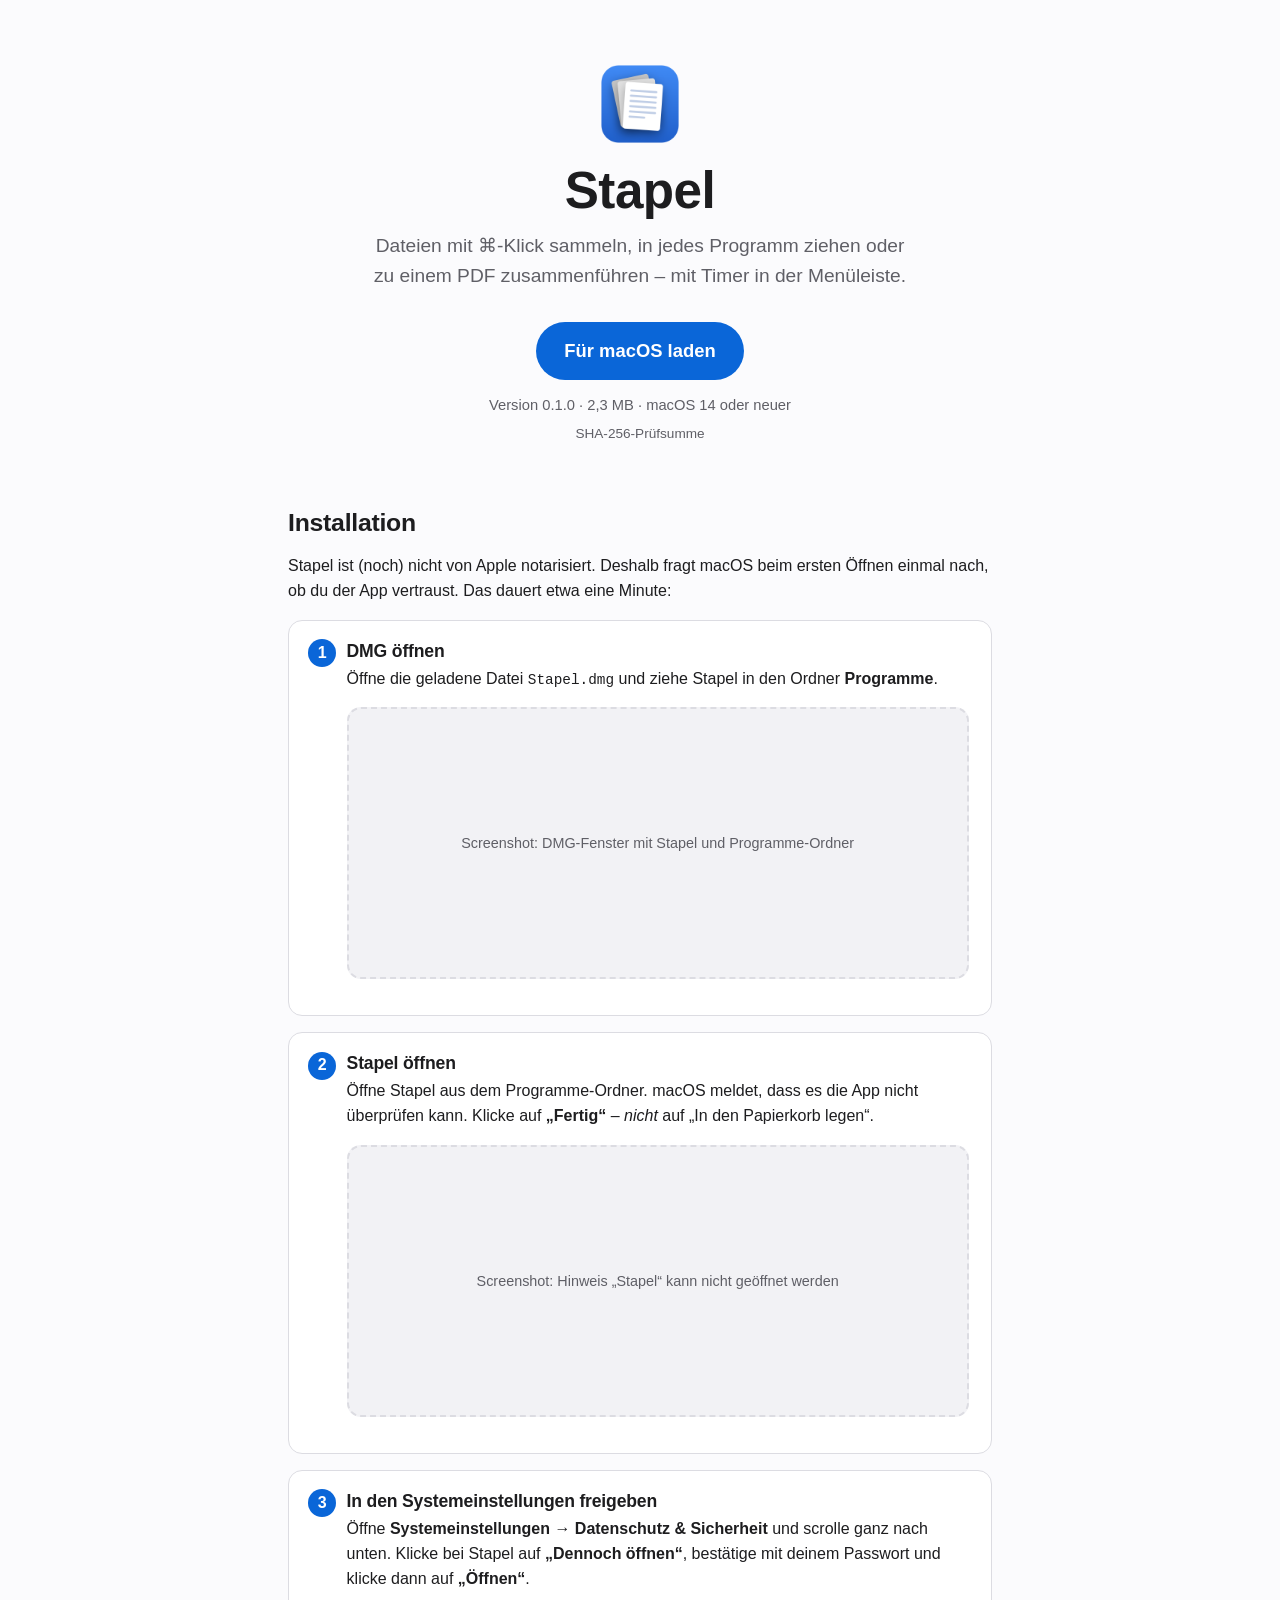
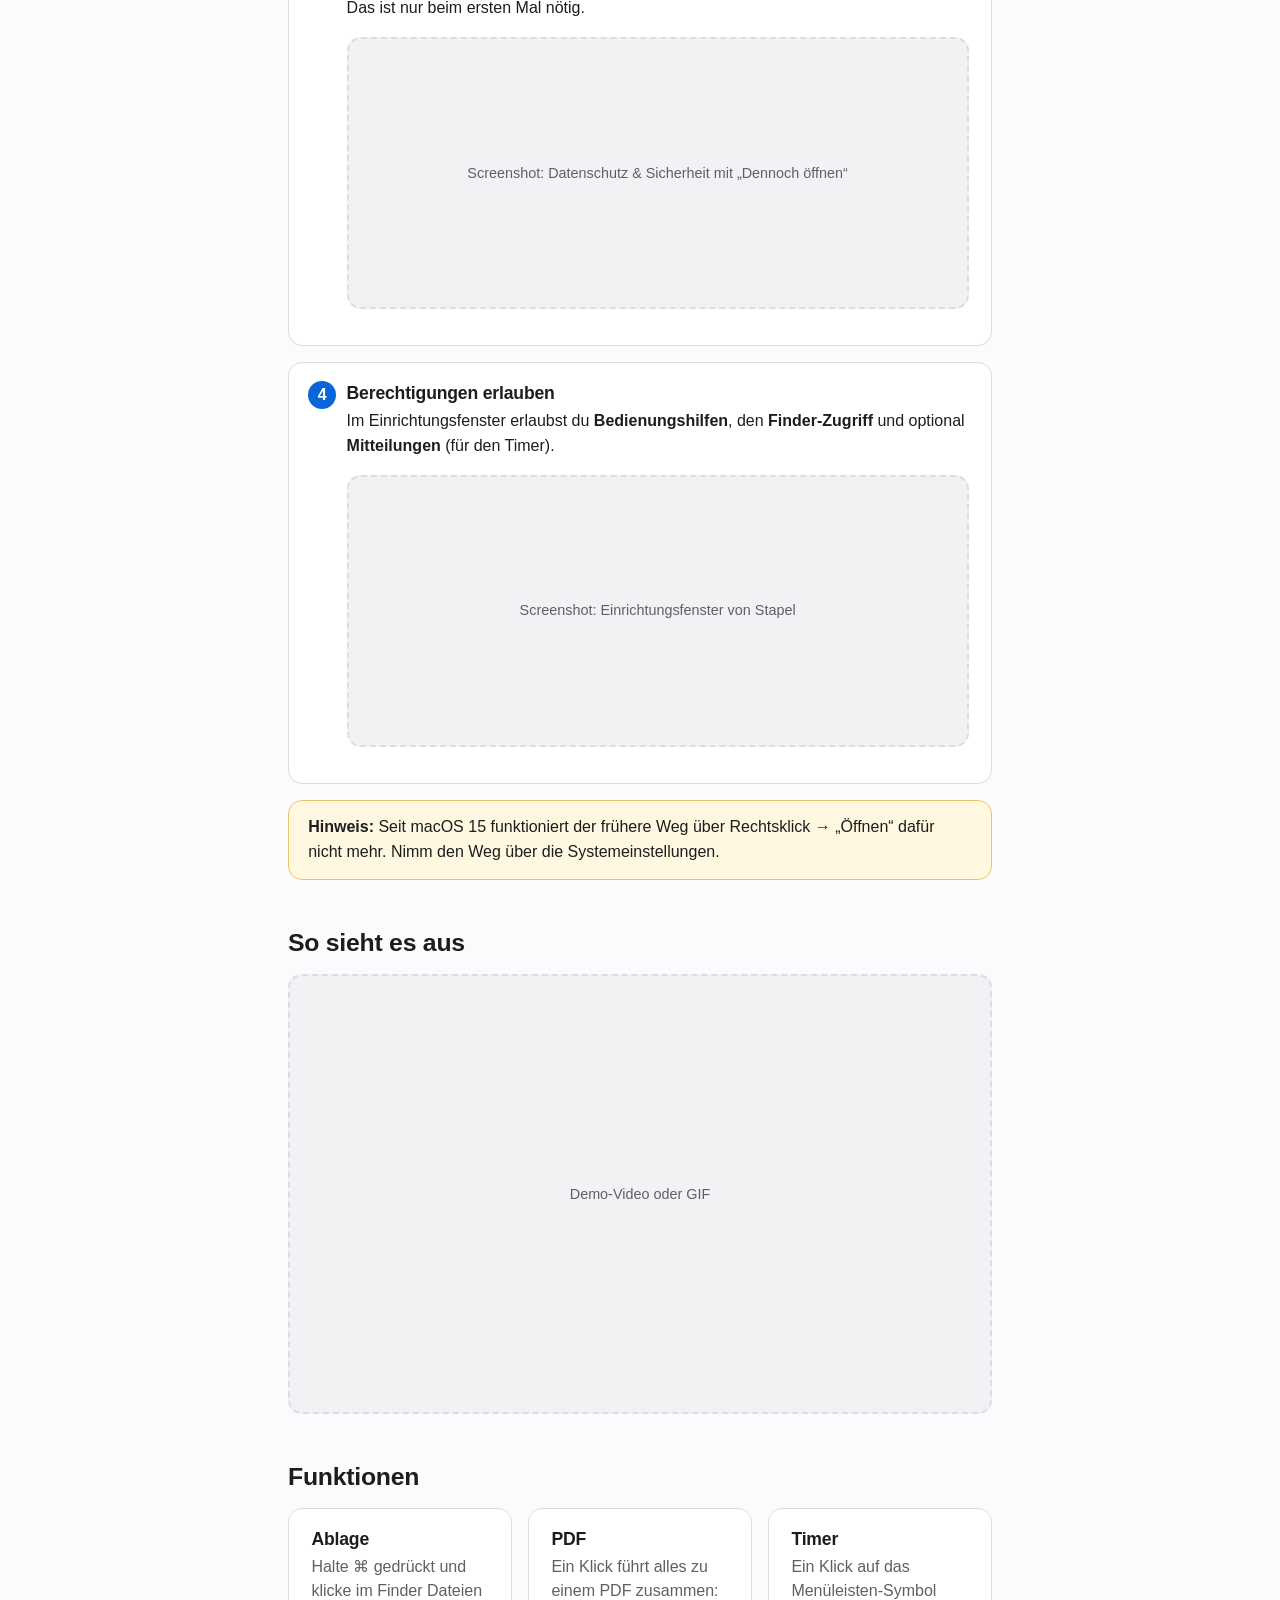
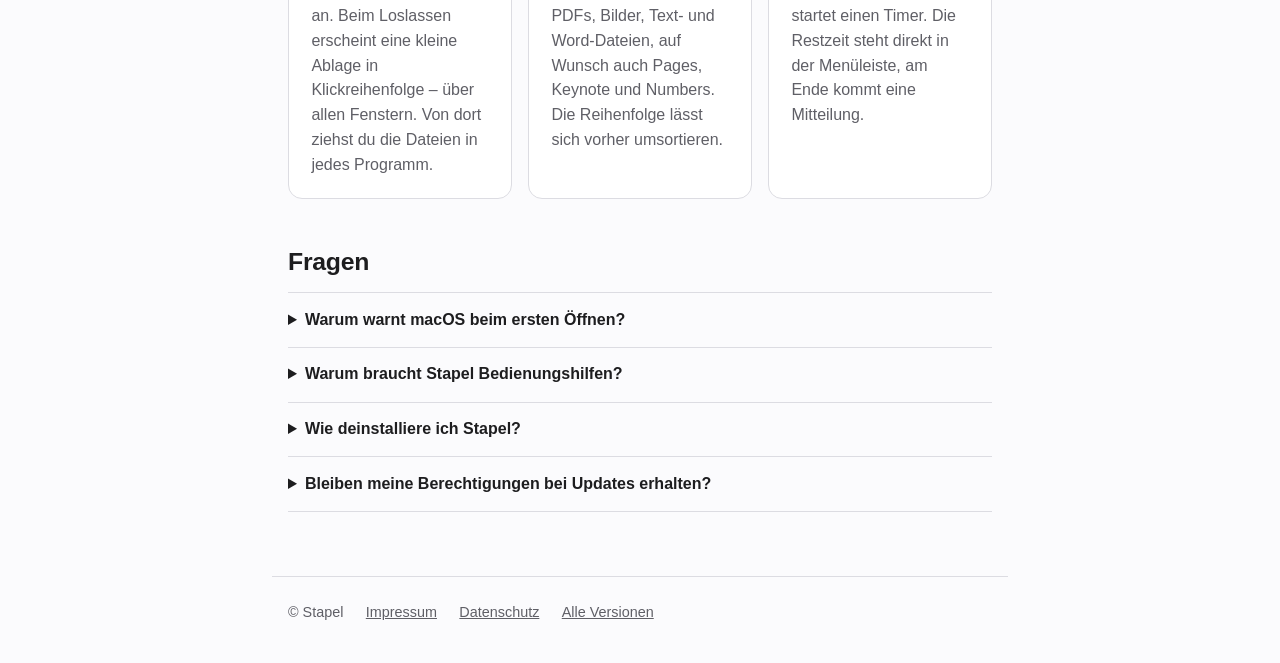
==== index.html @ ba7b918d "Publish Stapel 0.1.0" ====
<!DOCTYPE html>
<html lang="de">
<head>
  <meta charset="utf-8">
  <meta name="viewport" content="width=device-width, initial-scale=1">
  <title>Stapel – Dateien sammeln für macOS</title>
  <meta name="description" content="Dateien mit ⌘-Klick sammeln, in jedes Programm ziehen oder zu einem PDF zusammenführen – mit Timer in der Menüleiste.">
  <link rel="icon" type="image/png" href="icon.png">
  <link rel="stylesheet" href="style.css">
</head>
<body>
<main>
  <header class="hero">
    <img class="icon" src="icon.png" width="96" height="96" alt="">
    <h1>Stapel</h1>
    <p class="tagline">Dateien mit ⌘-Klick sammeln, in jedes Programm ziehen oder zu einem PDF zusammenführen – mit Timer in der Menüleiste.</p>

    <a class="download" href="https://github.com/tinosrn/stapel/releases/latest/download/Stapel.dmg">Für macOS laden</a>
    <p class="meta"><span>Version 0.1.0</span><span>2,3 MB</span><span>macOS 14 oder neuer</span></p>
    <details class="checksum">
      <summary>SHA-256-Prüfsumme</summary>
      <code id="sha">b6406488c90d0cd1b41ce5f82d745b7b5ccebba495a0bee3e72243818d524f14</code>
      <p><button class="copy" type="button" data-copy="sha">Kopieren</button></p>
      <p>Zum Vergleichen im Terminal: <code>shasum -a 256 ~/Downloads/Stapel.dmg</code></p>
    </details>
  </header>

  <section id="installation" aria-labelledby="h-install">
    <h2 id="h-install">Installation</h2>
    <p>Stapel ist (noch) nicht von Apple notarisiert. Deshalb fragt macOS beim ersten Öffnen einmal nach, ob du der App vertraust. Das dauert etwa eine Minute:</p>
    <ol class="steps">
      <li class="card">
        <h3>DMG öffnen</h3>
        <p>Öffne die geladene Datei <code>Stapel.dmg</code> und ziehe Stapel in den Ordner <strong>Programme</strong>.</p>
        <div class="placeholder small" role="img" aria-label="Platzhalter für Screenshot">Screenshot: DMG-Fenster mit Stapel und Programme-Ordner</div>
      </li>
      <li class="card">
        <h3>Stapel öffnen</h3>
        <p>Öffne Stapel aus dem Programme-Ordner. macOS meldet, dass es die App nicht überprüfen kann. Klicke auf <strong>„Fertig“</strong> – <em>nicht</em> auf „In den Papierkorb legen“.</p>
        <div class="placeholder small" role="img" aria-label="Platzhalter für Screenshot">Screenshot: Hinweis „Stapel“ kann nicht geöffnet werden</div>
      </li>
      <li class="card">
        <h3>In den Systemeinstellungen freigeben</h3>
        <p>Öffne <strong>Systemeinstellungen → Datenschutz &amp; Sicherheit</strong> und scrolle ganz nach unten. Klicke bei Stapel auf <strong>„Dennoch öffnen“</strong>, bestätige mit deinem Passwort und klicke dann auf <strong>„Öffnen“</strong>.</p>
        <p>Das ist nur beim ersten Mal nötig.</p>
        <div class="placeholder small" role="img" aria-label="Platzhalter für Screenshot">Screenshot: Datenschutz &amp; Sicherheit mit „Dennoch öffnen“</div>
      </li>
      <li class="card">
        <h3>Berechtigungen erlauben</h3>
        <p>Im Einrichtungsfenster erlaubst du <strong>Bedienungshilfen</strong>, den <strong>Finder-Zugriff</strong> und optional <strong>Mitteilungen</strong> (für den Timer).</p>
        <div class="placeholder small" role="img" aria-label="Platzhalter für Screenshot">Screenshot: Einrichtungsfenster von Stapel</div>
      </li>
    </ol>
    <div class="note">
      <p><strong>Hinweis:</strong> Seit macOS 15 funktioniert der frühere Weg über Rechtsklick → „Öffnen“ dafür nicht mehr. Nimm den Weg über die Systemeinstellungen.</p>
    </div>
  </section>

  <section aria-labelledby="h-demo">
    <h2 id="h-demo">So sieht es aus</h2>
    <div class="placeholder" role="img" aria-label="Platzhalter für Demo-Video">Demo-Video oder GIF</div>
  </section>

  <section aria-labelledby="h-features">
    <h2 id="h-features">Funktionen</h2>
    <div class="features">
      <article class="card">
        <h3>Ablage</h3>
        <p>Halte ⌘ gedrückt und klicke im Finder Dateien an. Beim Loslassen erscheint eine kleine Ablage in Klickreihenfolge – über allen Fenstern. Von dort ziehst du die Dateien in jedes Programm.</p>
      </article>
      <article class="card">
        <h3>PDF</h3>
        <p>Ein Klick führt alles zu einem PDF zusammen: PDFs, Bilder, Text- und Word-Dateien, auf Wunsch auch Pages, Keynote und Numbers. Die Reihenfolge lässt sich vorher umsortieren.</p>
      </article>
      <article class="card">
        <h3>Timer</h3>
        <p>Ein Klick auf das Menüleisten-Symbol startet einen Timer. Die Restzeit steht direkt in der Menüleiste, am Ende kommt eine Mitteilung.</p>
      </article>
    </div>
  </section>

  <section class="faq" aria-labelledby="h-faq">
    <h2 id="h-faq">Fragen</h2>
    <details>
      <summary>Warum warnt macOS beim ersten Öffnen?</summary>
      <p>Stapel ist nicht von Apple notarisiert. Dafür ist eine kostenpflichtige Mitgliedschaft im Apple Developer Program nötig, die es für Stapel (noch) nicht gibt. Die Warnung heißt also nicht, dass etwas mit der App nicht stimmt – nur, dass Apple sie nicht geprüft hat.</p>
      <p>Stapel arbeitet ausschließlich lokal auf deinem Mac. Gesendet wird nur die tägliche Abfrage, ob es ein Update gibt. Mit der SHA-256-Prüfsumme oben kannst du kontrollieren, dass dein Download unverändert ist.</p>
    </details>
    <details>
      <summary>Warum braucht Stapel Bedienungshilfen?</summary>
      <p>Stapel muss bemerken, wann du ⌘ gedrückt hältst und wann du im Finder klickst – auch wenn eine andere App vorne ist. Das erlaubt macOS nur mit der Berechtigung „Bedienungshilfen“. Stapel liest dabei nur die ⌘-Taste und Mausklicks, keine Tastatureingaben.</p>
      <p>Der Finder-Zugriff ist nötig, um zu erfahren, welche Dateien du ausgewählt hast.</p>
    </details>
    <details>
      <summary>Wie deinstalliere ich Stapel?</summary>
      <ul>
        <li>Stapel über das Menüleisten-Symbol (Rechtsklick) → „Beenden“ schließen.</li>
        <li>Stapel aus dem Programme-Ordner in den Papierkorb ziehen.</li>
        <li>Optional: in Systemeinstellungen → Datenschutz &amp; Sicherheit → Bedienungshilfen den Eintrag „Stapel“ mit „–“ entfernen.</li>
        <li>Optional die Einstellungen löschen: <code>defaults delete de.sieren.stapel</code> im Terminal.</li>
      </ul>
    </details>
    <details>
      <summary>Bleiben meine Berechtigungen bei Updates erhalten?</summary>
      <p>Ja. Jedes Update ist mit demselben Zertifikat signiert, daran erkennt macOS Stapel wieder. Bedienungshilfen und Finder-Zugriff musst du nur einmal erlauben. Updates installiert Stapel selbst, sobald du zustimmst.</p>
    </details>
  </section>
</main>

<footer class="site-footer">
  <span>© Stapel</span>
  <a href="impressum.html">Impressum</a>
  <a href="datenschutz.html">Datenschutz</a>
  <a href="https://github.com/tinosrn/stapel/releases">Alle Versionen</a>
</footer>

<script>
  // Copy-to-clipboard for the checksum; the page works without it.
  document.querySelectorAll("[data-copy]").forEach((button) => {
    button.addEventListener("click", async () => {
      const text = document.getElementById(button.dataset.copy).textContent.trim();
      try {
        await navigator.clipboard.writeText(text);
        button.textContent = "Kopiert";
      } catch {
        button.textContent = "Bitte manuell kopieren";
      }
      setTimeout(() => (button.textContent = "Kopieren"), 2000);
    });
  });
</script>
</body>
</html>
---- style.css ----
:root {
  color-scheme: light dark;
  --bg: #fbfbfd;
  --surface: #ffffff;
  --surface-2: #f2f2f5;
  --text: #1d1d1f;
  --muted: #5f5f66;
  --border: #dcdce2;
  --accent: #0a66d8;
  --accent-text: #ffffff;
  --accent-hover: #0855b5;
  --note-bg: #fff7e0;
  --note-border: #e8c66a;
  --radius: 14px;
  --max: 46rem;
  font-family: -apple-system, BlinkMacSystemFont, "SF Pro Text", "Helvetica Neue", Helvetica, Arial, sans-serif;
  line-height: 1.55;
}

@media (prefers-color-scheme: dark) {
  :root {
    --bg: #111113;
    --surface: #1c1c1f;
    --surface-2: #242428;
    --text: #f2f2f4;
    --muted: #a4a4ad;
    --border: #36363c;
    --accent: #3b8cff;
    --accent-text: #ffffff;
    --accent-hover: #5c9fff;
    --note-bg: #2b2414;
    --note-border: #7a6224;
  }
}

*, *::before, *::after { box-sizing: border-box; }

body {
  margin: 0;
  background: var(--bg);
  color: var(--text);
  -webkit-text-size-adjust: 100%;
}

main, .site-footer { max-width: var(--max); margin: 0 auto; padding: 0 1rem; }

a { color: var(--accent); }
a:hover { color: var(--accent-hover); }

h1, h2, h3 { line-height: 1.2; letter-spacing: -0.01em; }
h1 { font-size: clamp(2.2rem, 7vw, 3.2rem); margin: 0 0 0.6rem; }
h2 { font-size: 1.55rem; margin: 3rem 0 1rem; }
h3 { font-size: 1.1rem; margin: 0 0 0.3rem; }

.hero { text-align: center; padding: 3.5rem 0 1rem; }
.hero .icon { width: 96px; height: 96px; border-radius: 22px; }
.tagline { font-size: 1.2rem; color: var(--muted); max-width: 34rem; margin: 0 auto 2rem; }

.download {
  display: inline-flex;
  align-items: center;
  gap: 0.5rem;
  padding: 0.9rem 1.8rem;
  border-radius: 999px;
  background: var(--accent);
  color: var(--accent-text);
  font-size: 1.15rem;
  font-weight: 600;
  text-decoration: none;
}
.download:hover { background: var(--accent-hover); color: var(--accent-text); }
.download:focus-visible { outline: 3px solid var(--accent); outline-offset: 3px; }

.meta { color: var(--muted); font-size: 0.92rem; margin: 0.9rem 0 0.4rem; }
.meta span + span::before { content: " · "; }

details.checksum { font-size: 0.85rem; color: var(--muted); max-width: 34rem; margin: 0 auto; }
details.checksum summary { cursor: pointer; display: inline; }
details.checksum code {
  display: block;
  margin: 0.5rem 0;
  padding: 0.5rem 0.7rem;
  background: var(--surface-2);
  border-radius: 8px;
  word-break: break-all;
  font-size: 0.8rem;
}
details.checksum p { margin: 0.4rem 0; }
.copy {
  font: inherit;
  font-size: 0.8rem;
  padding: 0.2rem 0.7rem;
  border: 1px solid var(--border);
  border-radius: 6px;
  background: var(--surface);
  color: var(--text);
  cursor: pointer;
}

code { font-family: ui-monospace, "SF Mono", Menlo, monospace; font-size: 0.9em; }

.placeholder {
  display: grid;
  place-items: center;
  aspect-ratio: 16 / 10;
  margin: 1rem 0;
  border: 2px dashed var(--border);
  border-radius: var(--radius);
  background: var(--surface-2);
  color: var(--muted);
  font-size: 0.9rem;
  text-align: center;
  padding: 1rem;
}
.placeholder.small { aspect-ratio: 16 / 7; }

.card {
  background: var(--surface);
  border: 1px solid var(--border);
  border-radius: var(--radius);
  padding: 1.25rem 1.4rem;
}

ol.steps { list-style: none; counter-reset: step; padding: 0; margin: 0; display: grid; gap: 1rem; }
ol.steps > li { counter-increment: step; position: relative; padding-left: 3rem; }
ol.steps > li::before {
  content: counter(step);
  position: absolute;
  left: 1.2rem;
  top: 1.15rem;
  width: 1.75rem;
  height: 1.75rem;
  border-radius: 50%;
  background: var(--accent);
  color: var(--accent-text);
  font-weight: 600;
  display: grid;
  place-items: center;
}
ol.steps > li.card { padding-left: 3.6rem; }
ol.steps p { margin: 0.3rem 0; }

.note {
  background: var(--note-bg);
  border: 1px solid var(--note-border);
  border-radius: var(--radius);
  padding: 0.9rem 1.2rem;
  margin-top: 1rem;
}
.note p { margin: 0; }

.features { display: grid; gap: 1rem; grid-template-columns: repeat(auto-fit, minmax(13rem, 1fr)); }
.features p { margin: 0; color: var(--muted); }

.faq details { border-bottom: 1px solid var(--border); padding: 0.9rem 0; }
.faq details:first-of-type { border-top: 1px solid var(--border); }
.faq summary { cursor: pointer; font-weight: 600; }
.faq details > :not(summary) { color: var(--muted); }
.faq details p, .faq details ul { margin: 0.6rem 0 0; }

.legal h2 { font-size: 1.2rem; margin: 2rem 0 0.5rem; }
.legal .hint { color: var(--muted); }
.fill { background: var(--note-bg); border: 1px dashed var(--note-border); border-radius: 4px; padding: 0 0.25rem; }

.site-footer {
  margin-top: 4rem;
  padding-top: 1.5rem;
  padding-bottom: 2.5rem;
  border-top: 1px solid var(--border);
  color: var(--muted);
  font-size: 0.9rem;
  display: flex;
  flex-wrap: wrap;
  gap: 0.4rem 1.4rem;
}
.site-footer a { color: var(--muted); }

@media (prefers-reduced-motion: no-preference) {
  html { scroll-behavior: smooth; }
}
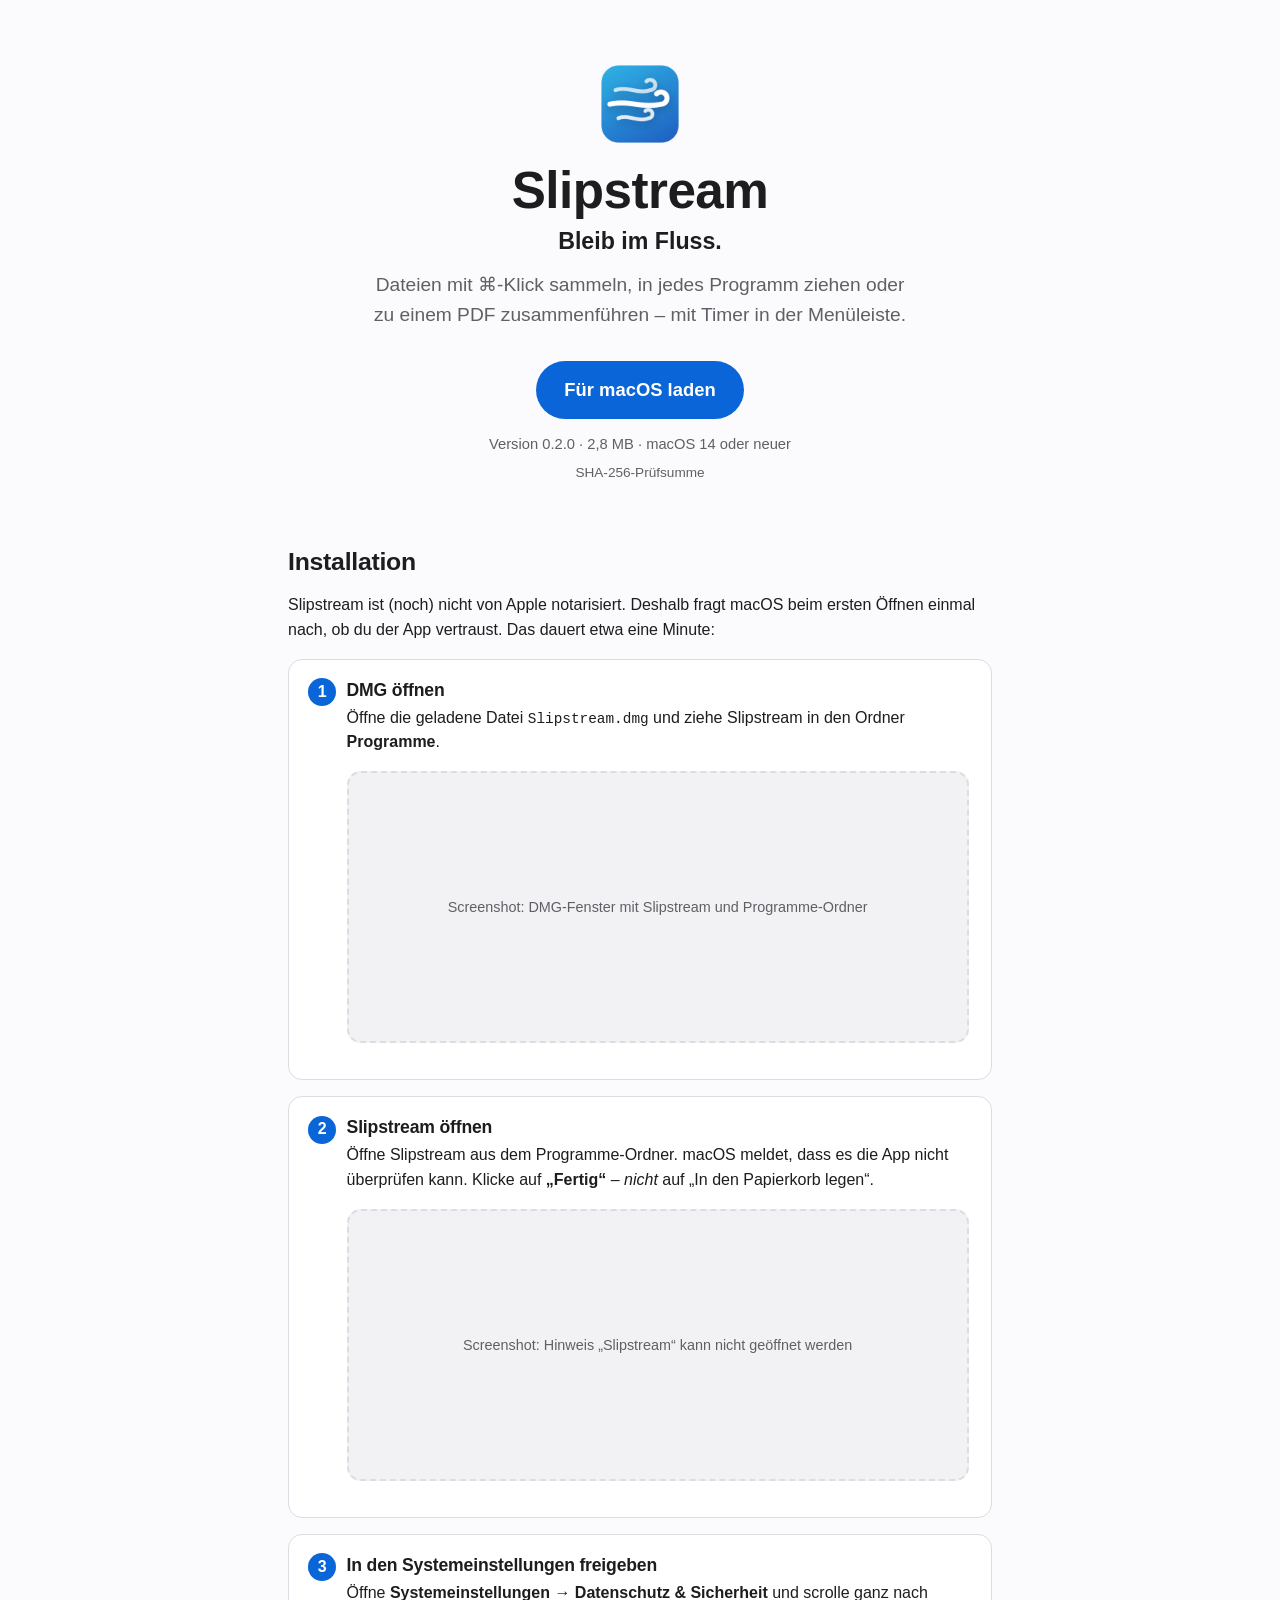
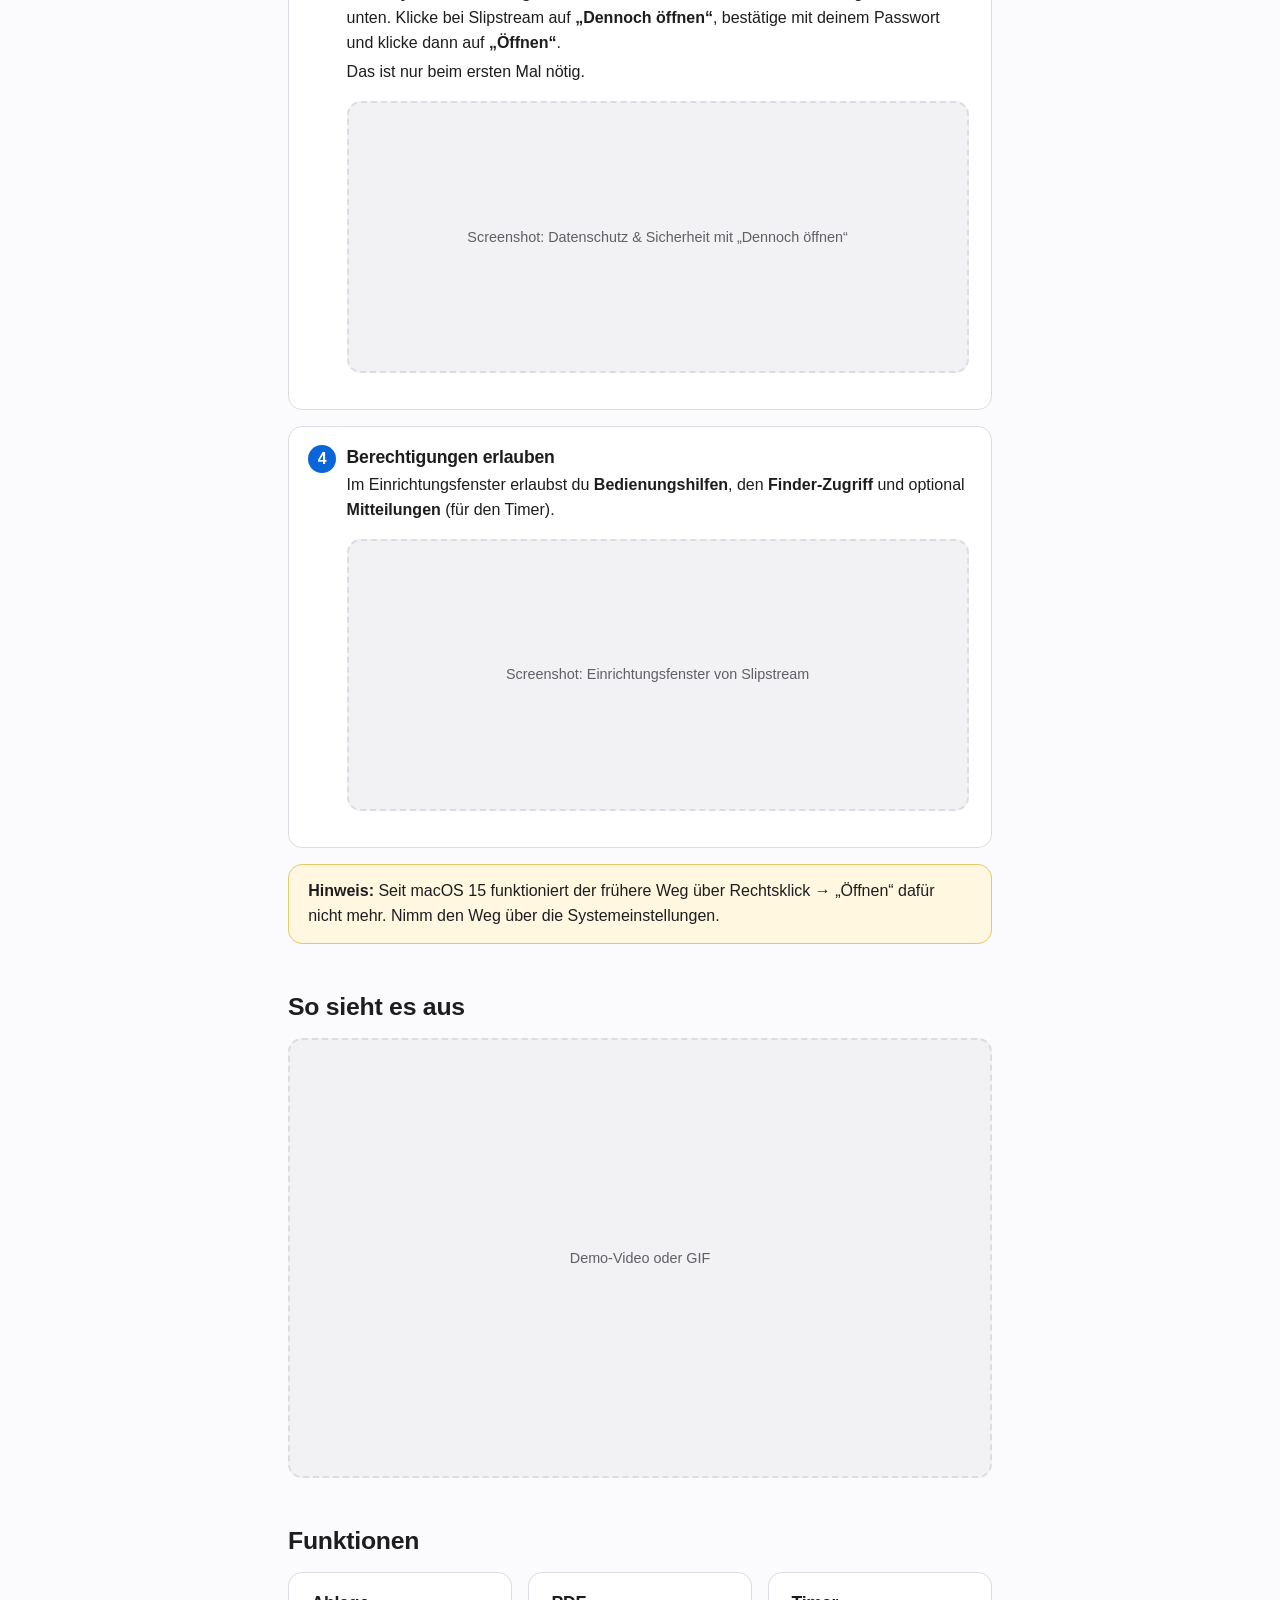
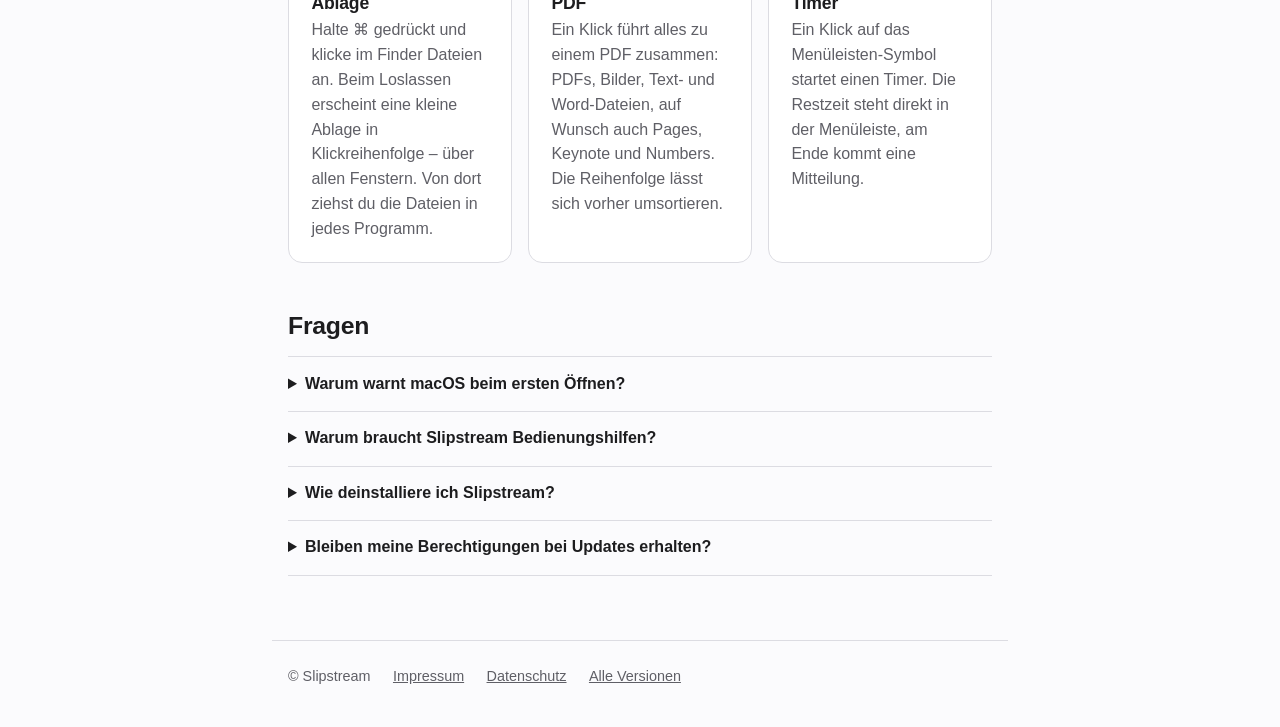
==== commit e8dac93c: "Publish Slipstream 0.2.0" ====
--- a/index.html
+++ b/index.html
@@ -3,7 +3,7 @@
 <head>
   <meta charset="utf-8">
   <meta name="viewport" content="width=device-width, initial-scale=1">
-  <title>Stapel – Dateien sammeln für macOS</title>
+  <title>Slipstream – Bleib im Fluss.</title>
   <meta name="description" content="Dateien mit ⌘-Klick sammeln, in jedes Programm ziehen oder zu einem PDF zusammenführen – mit Timer in der Menüleiste.">
   <link rel="icon" type="image/png" href="icon.png">
   <link rel="stylesheet" href="style.css">
@@ -12,43 +12,44 @@
 <main>
   <header class="hero">
     <img class="icon" src="icon.png" width="96" height="96" alt="">
-    <h1>Stapel</h1>
+    <h1>Slipstream</h1>
+    <p class="slogan">Bleib im Fluss.</p>
     <p class="tagline">Dateien mit ⌘-Klick sammeln, in jedes Programm ziehen oder zu einem PDF zusammenführen – mit Timer in der Menüleiste.</p>
 
-    <a class="download" href="https://github.com/tinosrn/stapel/releases/latest/download/Stapel.dmg">Für macOS laden</a>
-    <p class="meta"><span>Version 0.1.0</span><span>2,3 MB</span><span>macOS 14 oder neuer</span></p>
+    <a class="download" href="https://github.com/tinosrn/slipstream/releases/latest/download/Slipstream.dmg">Für macOS laden</a>
+    <p class="meta"><span>Version 0.2.0</span><span>2,8 MB</span><span>macOS 14 oder neuer</span></p>
     <details class="checksum">
       <summary>SHA-256-Prüfsumme</summary>
-      <code id="sha">b6406488c90d0cd1b41ce5f82d745b7b5ccebba495a0bee3e72243818d524f14</code>
+      <code id="sha">f69dd4896c195092d2c702d2462cc6451f2c885b5bcd8aec5381420a46dcae72</code>
       <p><button class="copy" type="button" data-copy="sha">Kopieren</button></p>
-      <p>Zum Vergleichen im Terminal: <code>shasum -a 256 ~/Downloads/Stapel.dmg</code></p>
+      <p>Zum Vergleichen im Terminal: <code>shasum -a 256 ~/Downloads/Slipstream.dmg</code></p>
     </details>
   </header>
 
   <section id="installation" aria-labelledby="h-install">
     <h2 id="h-install">Installation</h2>
-    <p>Stapel ist (noch) nicht von Apple notarisiert. Deshalb fragt macOS beim ersten Öffnen einmal nach, ob du der App vertraust. Das dauert etwa eine Minute:</p>
+    <p>Slipstream ist (noch) nicht von Apple notarisiert. Deshalb fragt macOS beim ersten Öffnen einmal nach, ob du der App vertraust. Das dauert etwa eine Minute:</p>
     <ol class="steps">
       <li class="card">
         <h3>DMG öffnen</h3>
-        <p>Öffne die geladene Datei <code>Stapel.dmg</code> und ziehe Stapel in den Ordner <strong>Programme</strong>.</p>
-        <div class="placeholder small" role="img" aria-label="Platzhalter für Screenshot">Screenshot: DMG-Fenster mit Stapel und Programme-Ordner</div>
+        <p>Öffne die geladene Datei <code>Slipstream.dmg</code> und ziehe Slipstream in den Ordner <strong>Programme</strong>.</p>
+        <div class="placeholder small" role="img" aria-label="Platzhalter für Screenshot">Screenshot: DMG-Fenster mit Slipstream und Programme-Ordner</div>
       </li>
       <li class="card">
-        <h3>Stapel öffnen</h3>
-        <p>Öffne Stapel aus dem Programme-Ordner. macOS meldet, dass es die App nicht überprüfen kann. Klicke auf <strong>„Fertig“</strong> – <em>nicht</em> auf „In den Papierkorb legen“.</p>
-        <div class="placeholder small" role="img" aria-label="Platzhalter für Screenshot">Screenshot: Hinweis „Stapel“ kann nicht geöffnet werden</div>
+        <h3>Slipstream öffnen</h3>
+        <p>Öffne Slipstream aus dem Programme-Ordner. macOS meldet, dass es die App nicht überprüfen kann. Klicke auf <strong>„Fertig“</strong> – <em>nicht</em> auf „In den Papierkorb legen“.</p>
+        <div class="placeholder small" role="img" aria-label="Platzhalter für Screenshot">Screenshot: Hinweis „Slipstream“ kann nicht geöffnet werden</div>
       </li>
       <li class="card">
         <h3>In den Systemeinstellungen freigeben</h3>
-        <p>Öffne <strong>Systemeinstellungen → Datenschutz &amp; Sicherheit</strong> und scrolle ganz nach unten. Klicke bei Stapel auf <strong>„Dennoch öffnen“</strong>, bestätige mit deinem Passwort und klicke dann auf <strong>„Öffnen“</strong>.</p>
+        <p>Öffne <strong>Systemeinstellungen → Datenschutz &amp; Sicherheit</strong> und scrolle ganz nach unten. Klicke bei Slipstream auf <strong>„Dennoch öffnen“</strong>, bestätige mit deinem Passwort und klicke dann auf <strong>„Öffnen“</strong>.</p>
         <p>Das ist nur beim ersten Mal nötig.</p>
         <div class="placeholder small" role="img" aria-label="Platzhalter für Screenshot">Screenshot: Datenschutz &amp; Sicherheit mit „Dennoch öffnen“</div>
       </li>
       <li class="card">
         <h3>Berechtigungen erlauben</h3>
         <p>Im Einrichtungsfenster erlaubst du <strong>Bedienungshilfen</strong>, den <strong>Finder-Zugriff</strong> und optional <strong>Mitteilungen</strong> (für den Timer).</p>
-        <div class="placeholder small" role="img" aria-label="Platzhalter für Screenshot">Screenshot: Einrichtungsfenster von Stapel</div>
+        <div class="placeholder small" role="img" aria-label="Platzhalter für Screenshot">Screenshot: Einrichtungsfenster von Slipstream</div>
       </li>
     </ol>
     <div class="note">
@@ -83,35 +84,35 @@
     <h2 id="h-faq">Fragen</h2>
     <details>
       <summary>Warum warnt macOS beim ersten Öffnen?</summary>
-      <p>Stapel ist nicht von Apple notarisiert. Dafür ist eine kostenpflichtige Mitgliedschaft im Apple Developer Program nötig, die es für Stapel (noch) nicht gibt. Die Warnung heißt also nicht, dass etwas mit der App nicht stimmt – nur, dass Apple sie nicht geprüft hat.</p>
-      <p>Stapel arbeitet ausschließlich lokal auf deinem Mac. Gesendet wird nur die tägliche Abfrage, ob es ein Update gibt. Mit der SHA-256-Prüfsumme oben kannst du kontrollieren, dass dein Download unverändert ist.</p>
+      <p>Slipstream ist nicht von Apple notarisiert. Dafür ist eine kostenpflichtige Mitgliedschaft im Apple Developer Program nötig, die es für Slipstream (noch) nicht gibt. Die Warnung heißt also nicht, dass etwas mit der App nicht stimmt – nur, dass Apple sie nicht geprüft hat.</p>
+      <p>Slipstream arbeitet ausschließlich lokal auf deinem Mac. Gesendet wird nur die tägliche Abfrage, ob es ein Update gibt. Mit der SHA-256-Prüfsumme oben kannst du kontrollieren, dass dein Download unverändert ist.</p>
     </details>
     <details>
-      <summary>Warum braucht Stapel Bedienungshilfen?</summary>
-      <p>Stapel muss bemerken, wann du ⌘ gedrückt hältst und wann du im Finder klickst – auch wenn eine andere App vorne ist. Das erlaubt macOS nur mit der Berechtigung „Bedienungshilfen“. Stapel liest dabei nur die ⌘-Taste und Mausklicks, keine Tastatureingaben.</p>
+      <summary>Warum braucht Slipstream Bedienungshilfen?</summary>
+      <p>Slipstream muss bemerken, wann du ⌘ gedrückt hältst und wann du im Finder klickst – auch wenn eine andere App vorne ist. Das erlaubt macOS nur mit der Berechtigung „Bedienungshilfen“. Slipstream liest dabei nur die ⌘-Taste und Mausklicks, keine Tastatureingaben.</p>
       <p>Der Finder-Zugriff ist nötig, um zu erfahren, welche Dateien du ausgewählt hast.</p>
     </details>
     <details>
-      <summary>Wie deinstalliere ich Stapel?</summary>
+      <summary>Wie deinstalliere ich Slipstream?</summary>
       <ul>
-        <li>Stapel über das Menüleisten-Symbol (Rechtsklick) → „Beenden“ schließen.</li>
-        <li>Stapel aus dem Programme-Ordner in den Papierkorb ziehen.</li>
-        <li>Optional: in Systemeinstellungen → Datenschutz &amp; Sicherheit → Bedienungshilfen den Eintrag „Stapel“ mit „–“ entfernen.</li>
-        <li>Optional die Einstellungen löschen: <code>defaults delete de.sieren.stapel</code> im Terminal.</li>
+        <li>Slipstream über das Menüleisten-Symbol (Rechtsklick) → „Beenden“ schließen.</li>
+        <li>Slipstream aus dem Programme-Ordner in den Papierkorb ziehen.</li>
+        <li>Optional: in Systemeinstellungen → Datenschutz &amp; Sicherheit → Bedienungshilfen den Eintrag „Slipstream“ mit „–“ entfernen.</li>
+        <li>Optional die Einstellungen löschen: <code>defaults delete de.sieren.slipstream</code> im Terminal.</li>
       </ul>
     </details>
     <details>
       <summary>Bleiben meine Berechtigungen bei Updates erhalten?</summary>
-      <p>Ja. Jedes Update ist mit demselben Zertifikat signiert, daran erkennt macOS Stapel wieder. Bedienungshilfen und Finder-Zugriff musst du nur einmal erlauben. Updates installiert Stapel selbst, sobald du zustimmst.</p>
+      <p>Ja. Jedes Update ist mit demselben Zertifikat signiert, daran erkennt macOS Slipstream wieder. Bedienungshilfen und Finder-Zugriff musst du nur einmal erlauben. Updates installiert Slipstream selbst, sobald du zustimmst.</p>
     </details>
   </section>
 </main>
 
 <footer class="site-footer">
-  <span>© Stapel</span>
+  <span>© Slipstream</span>
   <a href="impressum.html">Impressum</a>
   <a href="datenschutz.html">Datenschutz</a>
-  <a href="https://github.com/tinosrn/stapel/releases">Alle Versionen</a>
+  <a href="https://github.com/tinosrn/slipstream/releases">Alle Versionen</a>
 </footer>
 
 <script>
--- a/style.css
+++ b/style.css
@@ -48,12 +48,13 @@
 a:hover { color: var(--accent-hover); }
 
 h1, h2, h3 { line-height: 1.2; letter-spacing: -0.01em; }
-h1 { font-size: clamp(2.2rem, 7vw, 3.2rem); margin: 0 0 0.6rem; }
+h1 { font-size: clamp(2.2rem, 7vw, 3.2rem); margin: 0 0 0.2rem; }
 h2 { font-size: 1.55rem; margin: 3rem 0 1rem; }
 h3 { font-size: 1.1rem; margin: 0 0 0.3rem; }
 
 .hero { text-align: center; padding: 3.5rem 0 1rem; }
 .hero .icon { width: 96px; height: 96px; border-radius: 22px; }
+.slogan { font-size: 1.45rem; font-weight: 600; margin: 0 0 0.6rem; }
 .tagline { font-size: 1.2rem; color: var(--muted); max-width: 34rem; margin: 0 auto 2rem; }
 
 .download {
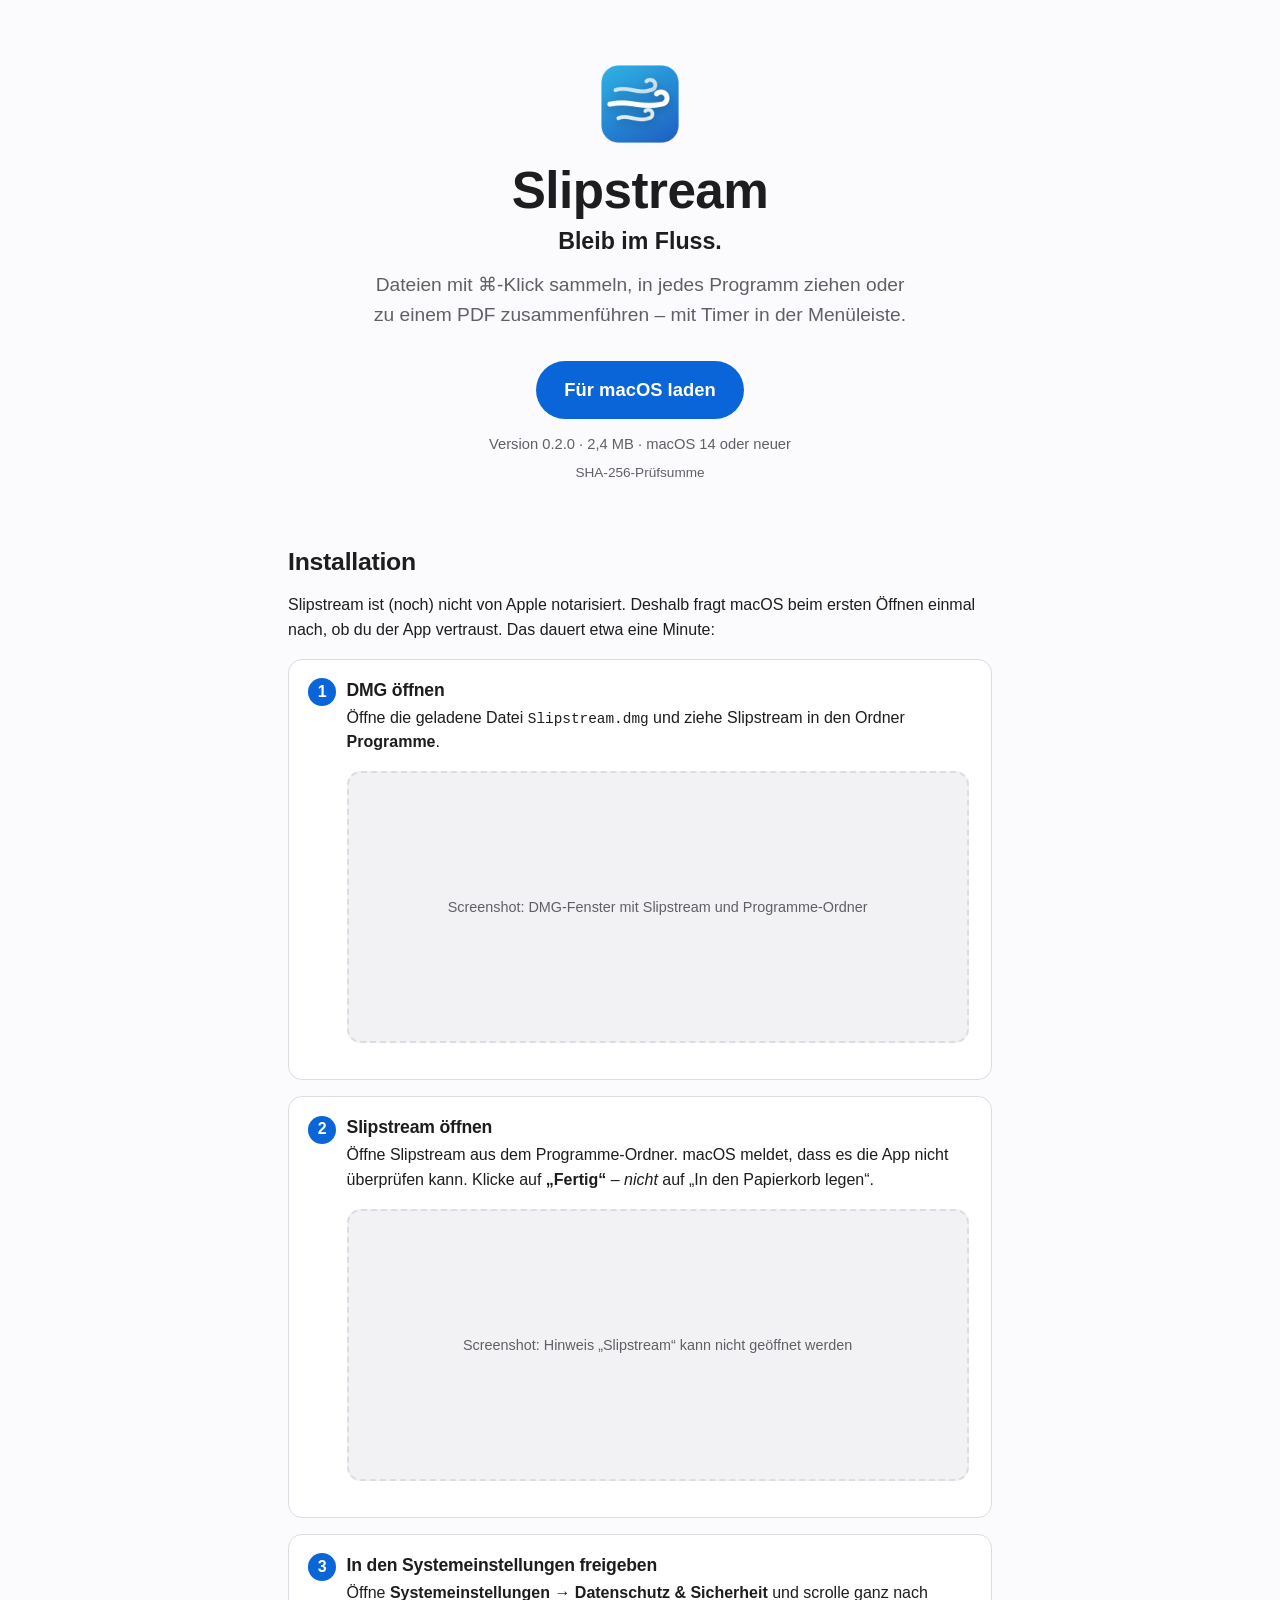
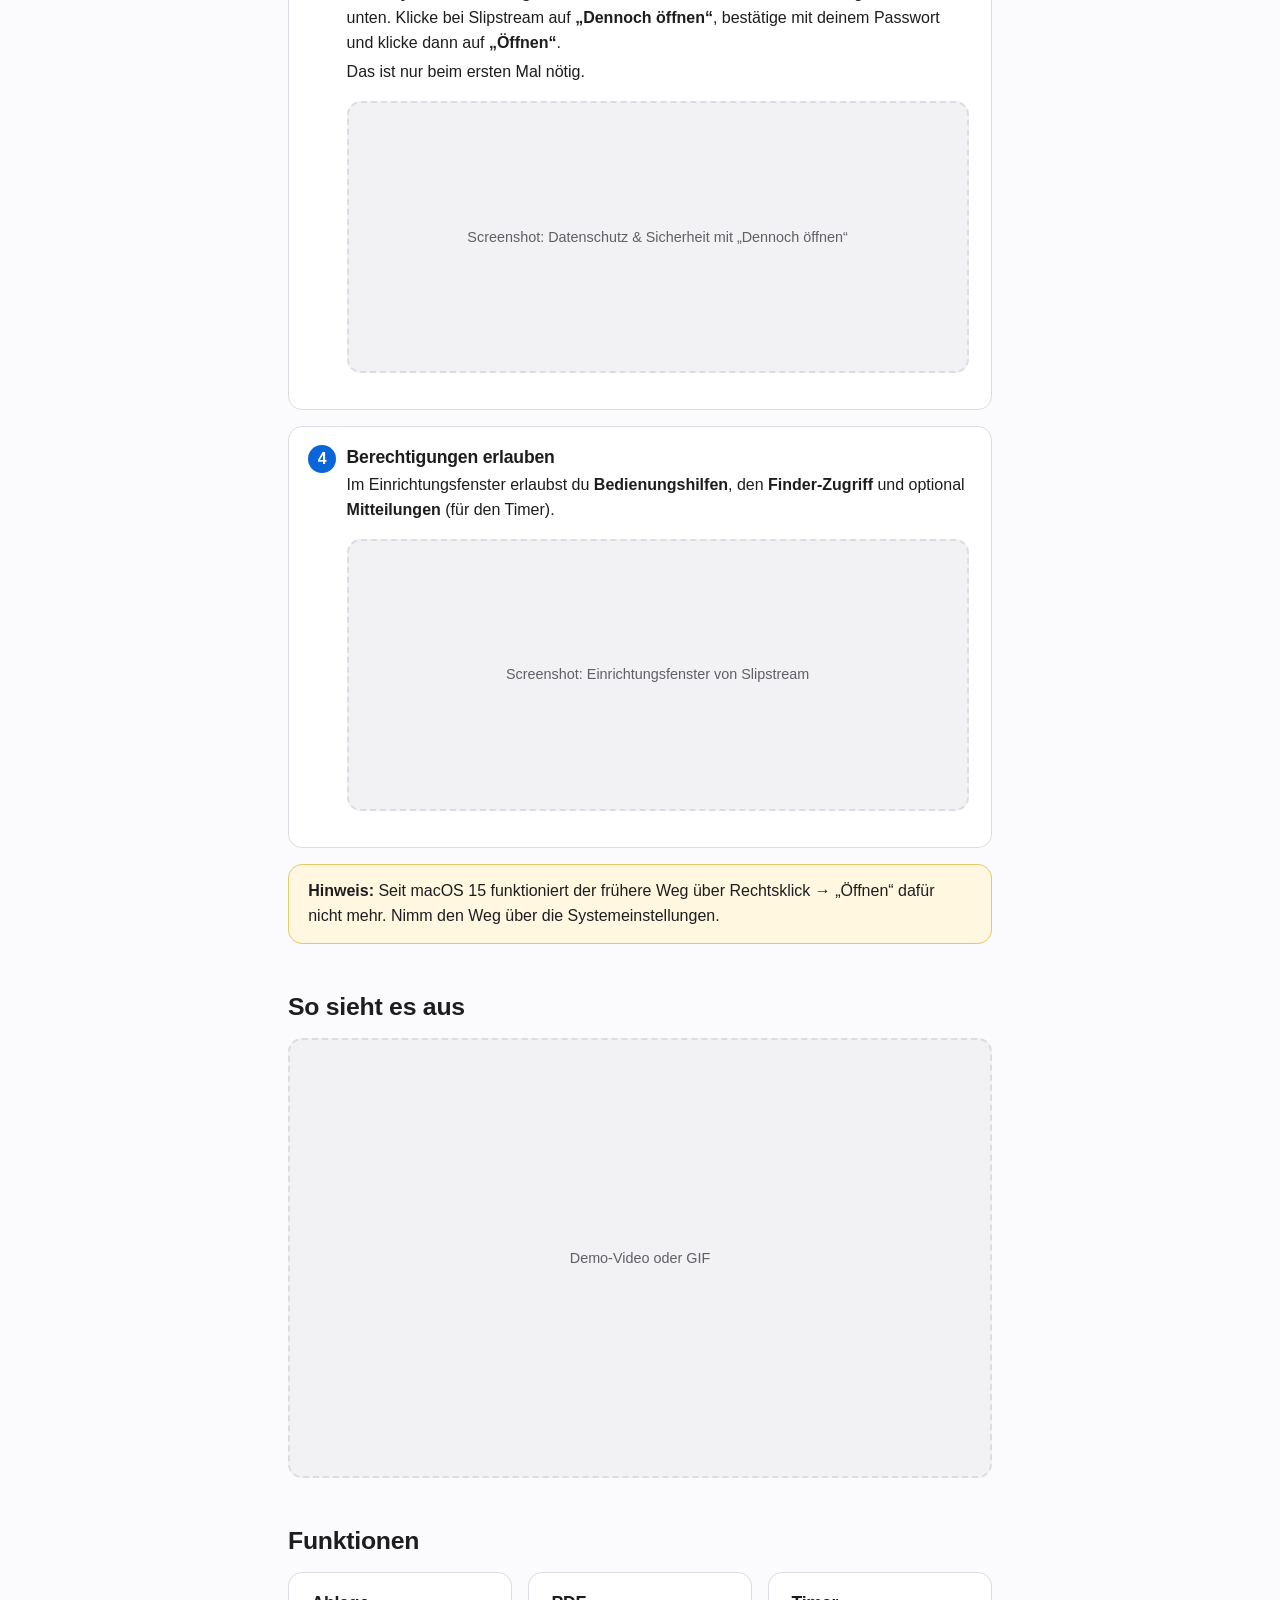
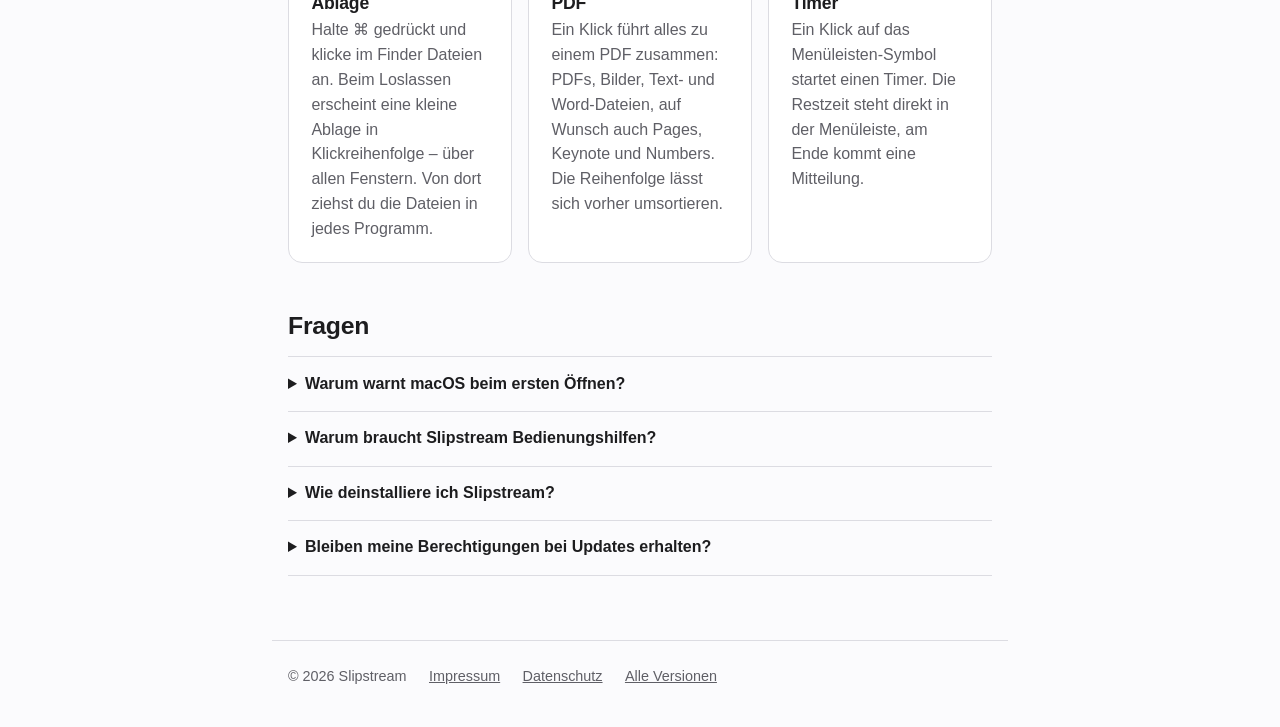
==== commit c3504e39: "Publish Slipstream 0.2.0" ====
--- a/index.html
+++ b/index.html
@@ -17,10 +17,10 @@
     <p class="tagline">Dateien mit ⌘-Klick sammeln, in jedes Programm ziehen oder zu einem PDF zusammenführen – mit Timer in der Menüleiste.</p>
 
     <a class="download" href="https://github.com/tinosrn/slipstream/releases/latest/download/Slipstream.dmg">Für macOS laden</a>
-    <p class="meta"><span>Version 0.2.0</span><span>2,8 MB</span><span>macOS 14 oder neuer</span></p>
+    <p class="meta"><span>Version 0.2.0</span><span>2,4 MB</span><span>macOS 14 oder neuer</span></p>
     <details class="checksum">
       <summary>SHA-256-Prüfsumme</summary>
-      <code id="sha">f69dd4896c195092d2c702d2462cc6451f2c885b5bcd8aec5381420a46dcae72</code>
+      <code id="sha">0b8610ebb435040fc9ea85b51750f7a2958f6ae7e8e916d8a20ec3fda23afed5</code>
       <p><button class="copy" type="button" data-copy="sha">Kopieren</button></p>
       <p>Zum Vergleichen im Terminal: <code>shasum -a 256 ~/Downloads/Slipstream.dmg</code></p>
     </details>
@@ -98,7 +98,7 @@
         <li>Slipstream über das Menüleisten-Symbol (Rechtsklick) → „Beenden“ schließen.</li>
         <li>Slipstream aus dem Programme-Ordner in den Papierkorb ziehen.</li>
         <li>Optional: in Systemeinstellungen → Datenschutz &amp; Sicherheit → Bedienungshilfen den Eintrag „Slipstream“ mit „–“ entfernen.</li>
-        <li>Optional die Einstellungen löschen: <code>defaults delete de.sieren.slipstream</code> im Terminal.</li>
+        <li>Optional die Einstellungen löschen: <code>defaults delete com.slipstreamapp.mac</code> im Terminal.</li>
       </ul>
     </details>
     <details>
@@ -109,7 +109,7 @@
 </main>
 
 <footer class="site-footer">
-  <span>© Slipstream</span>
+  <span>© 2026 Slipstream</span>
   <a href="impressum.html">Impressum</a>
   <a href="datenschutz.html">Datenschutz</a>
   <a href="https://github.com/tinosrn/slipstream/releases">Alle Versionen</a>
